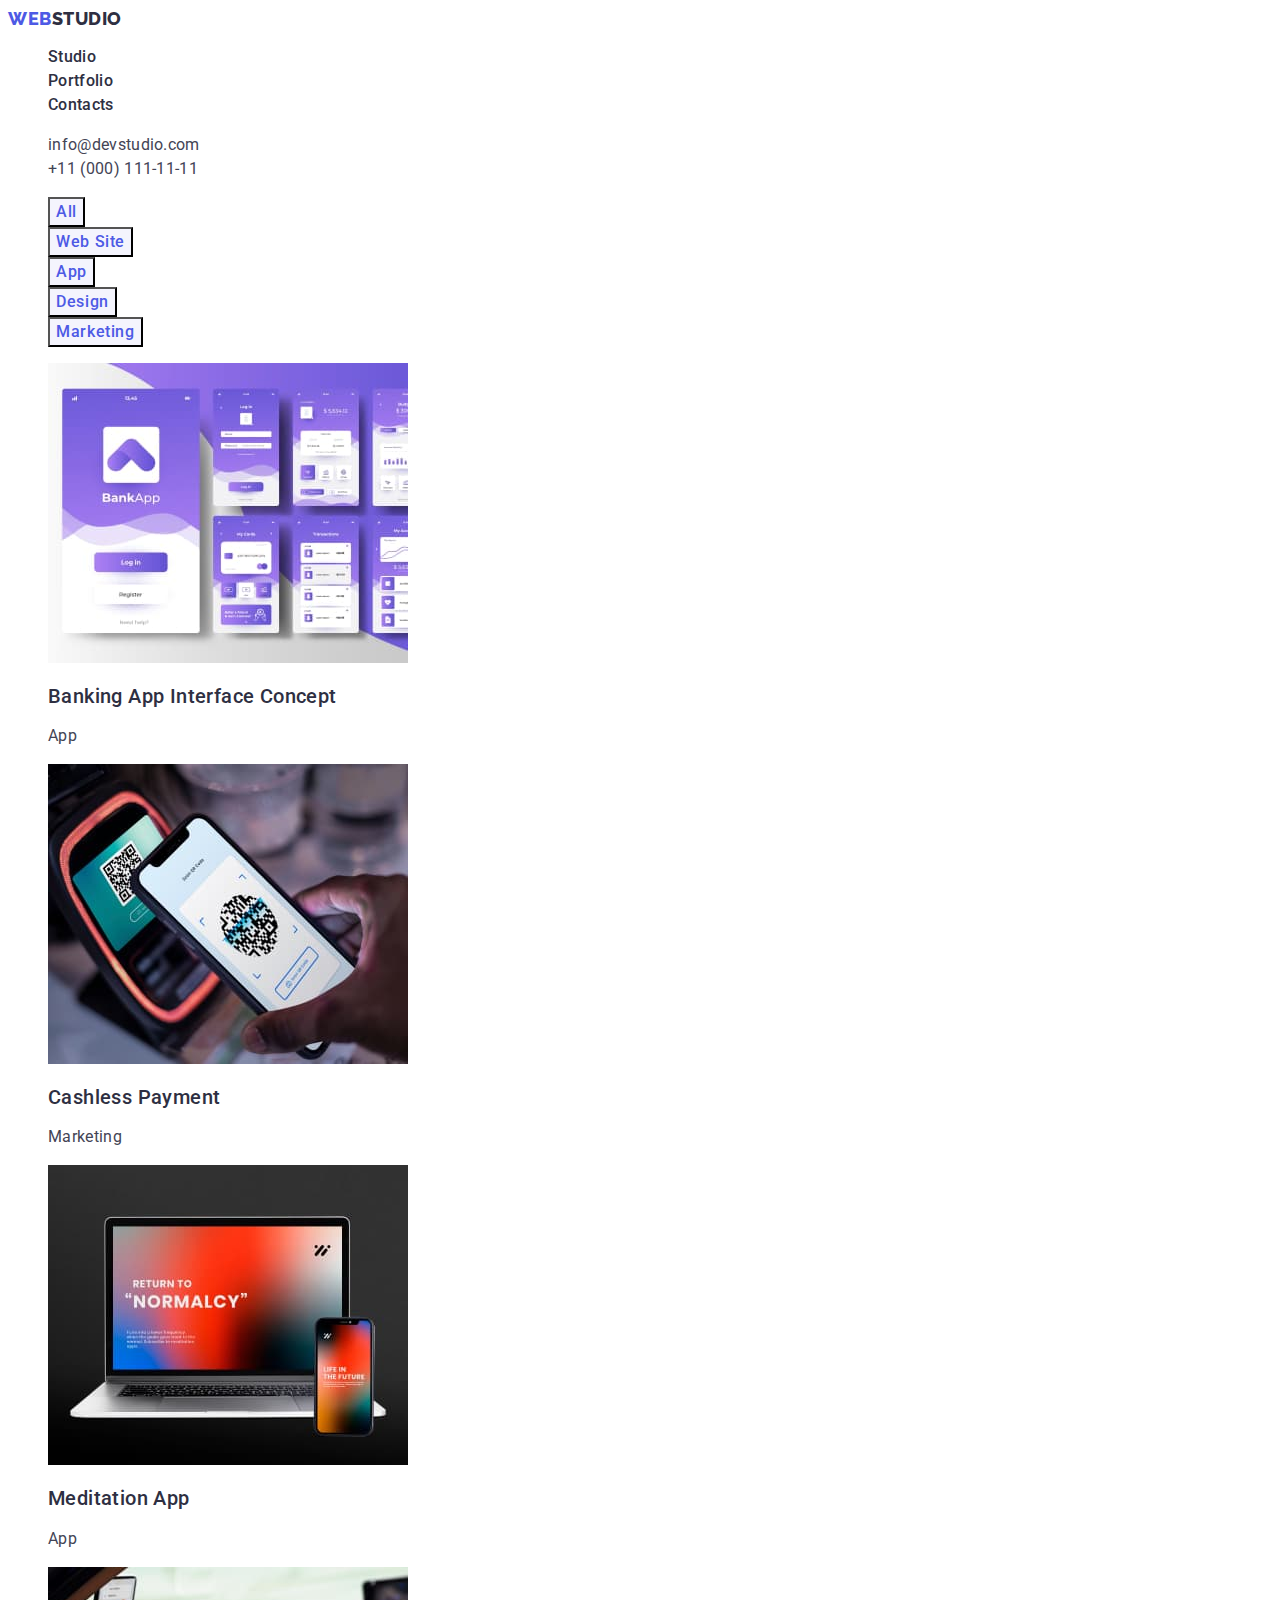
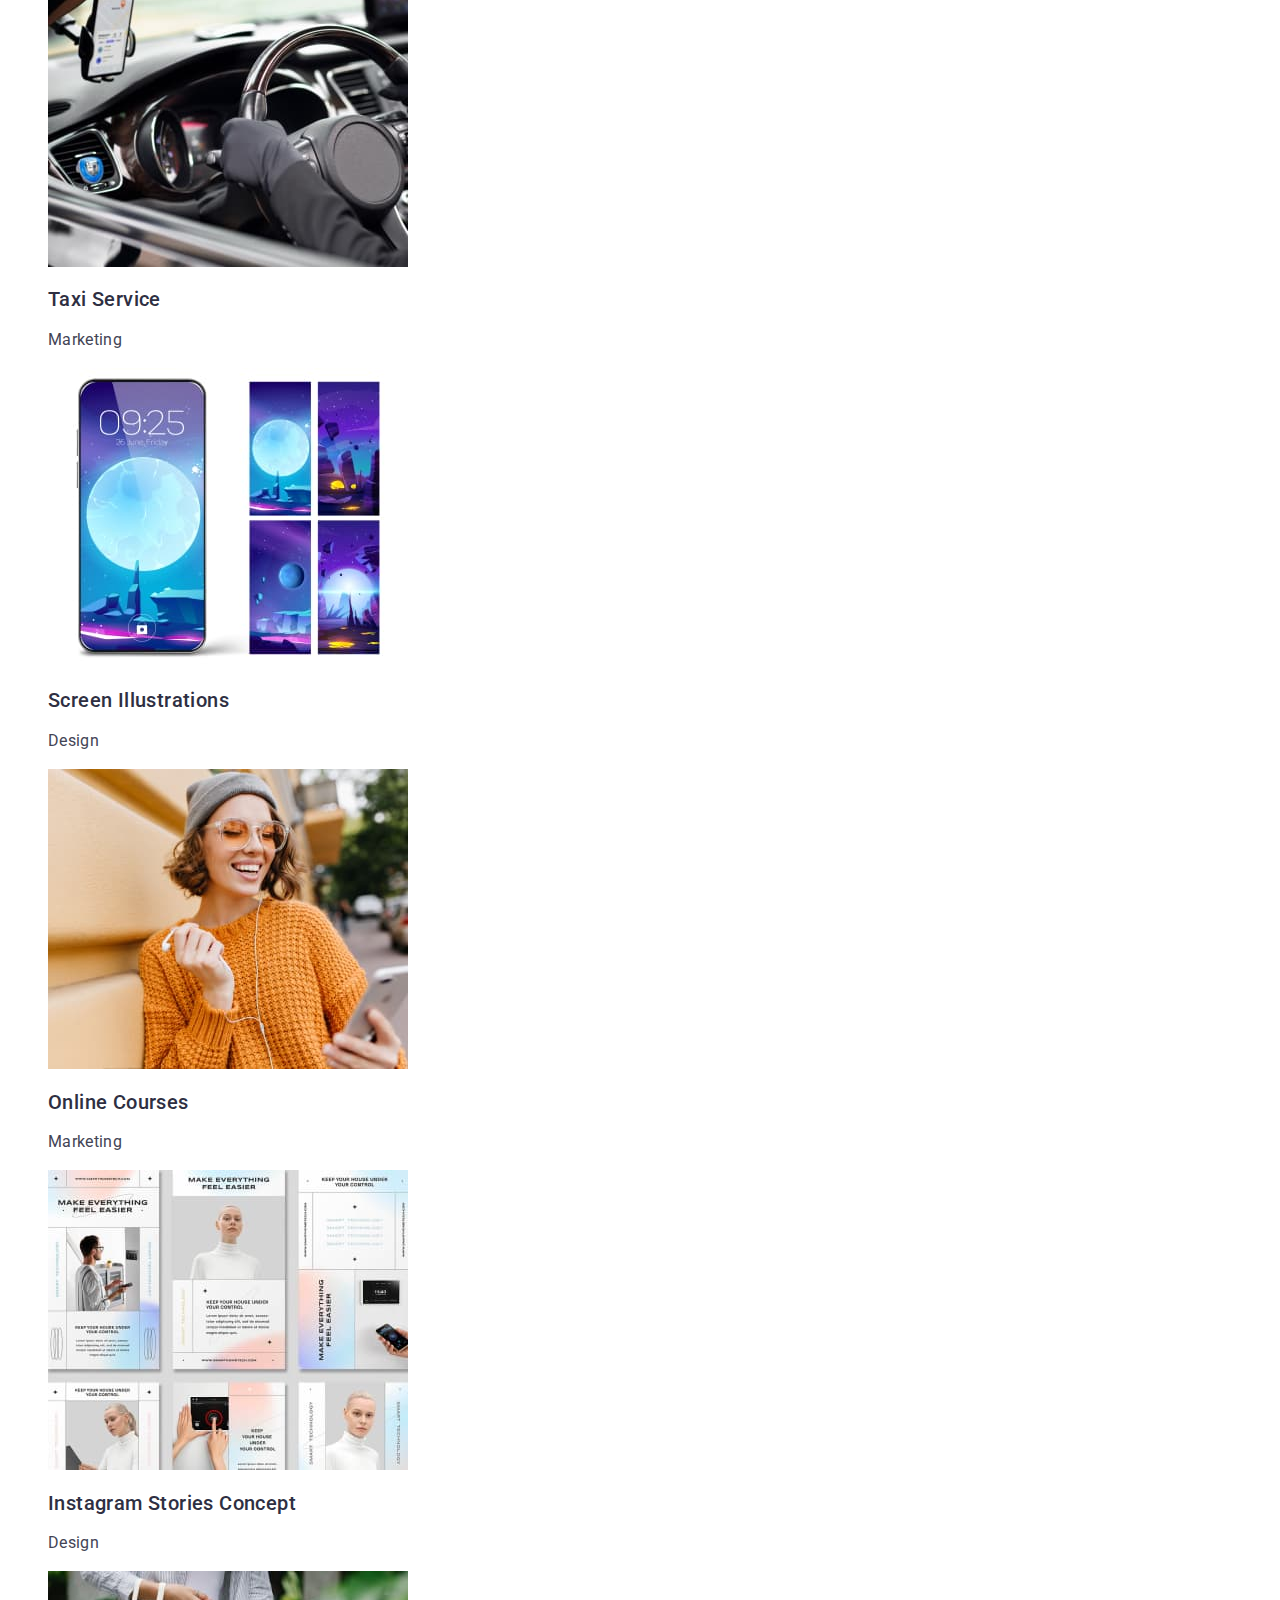
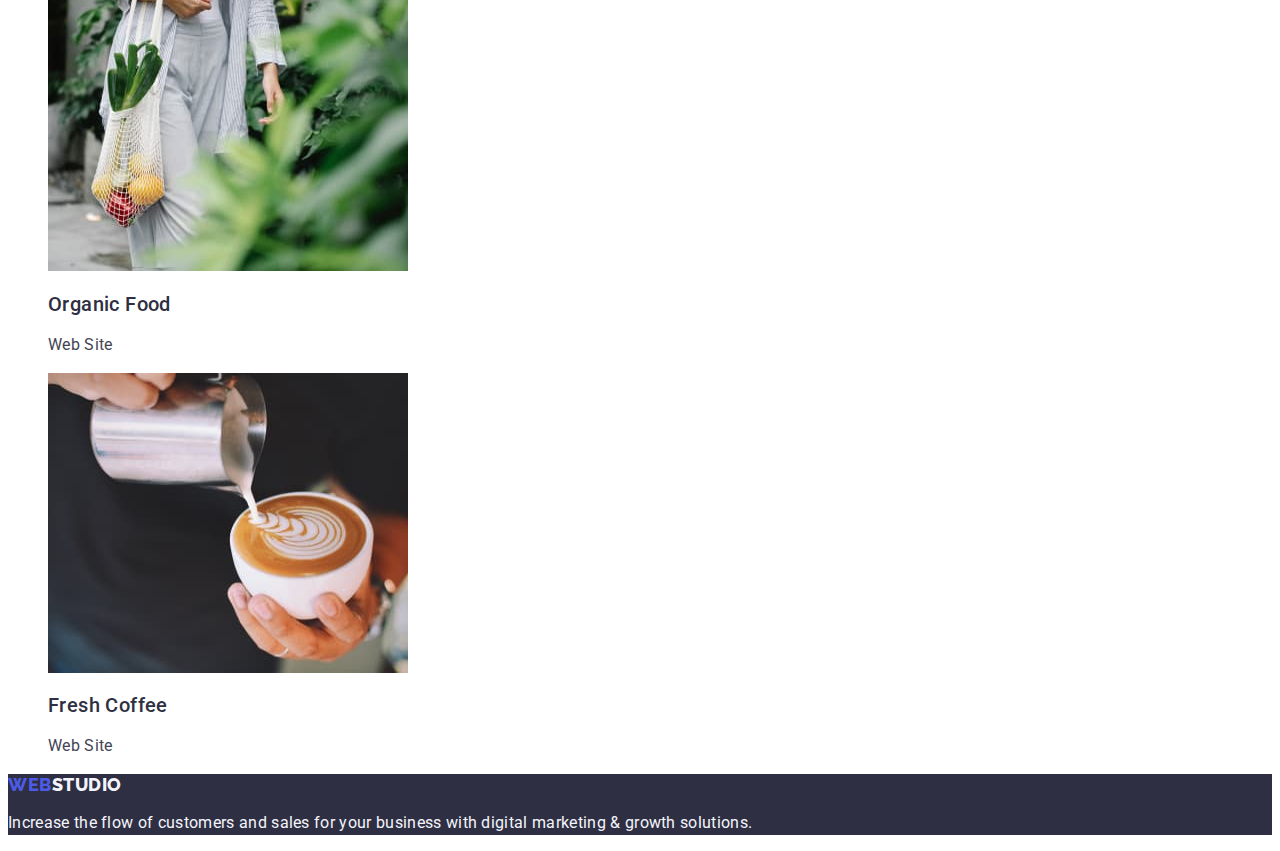
==== portfolio.html @ 7767f5d4 "Initial commit" ====
<!DOCTYPE html>
<html lang="en">
  <head>
    <meta charset="UTF-8" />
    <meta http-equiv="X-UA-Compatible" content="IE=edge" />
    <meta name="viewport" content="width=device-width, initial-scale=1.0" />
    <title>Portfolio</title>
    <link rel="preconnect" href="https://fonts.googleapis.com" />
    <link rel="preconnect" href="https://fonts.gstatic.com" crossorigin />
    <link
      href="https://fonts.googleapis.com/css2?family=Raleway:wght@800&family=Roboto:wght@400;500;700;900&display=swap"
      rel="stylesheet"
    />
    <link rel="stylesheet" href="./css/styles.css" />
  </head>
  <body>
    <!-- Header -->
    <header class="header">
      <nav class="header-nav">
        <a class="link logo-link" href="./index.html"
          >Web<span class="logo-text">Studio</span></a
        >
        <ul class="list header-list">
          <li class="header-item">
            <a class="link header-item-link" href="./index.html">Studio</a>
          </li>
          <li class="header-item">
            <a class="link header-item-link" href="./portfolio.html"
              >Portfolio</a
            >
          </li>
          <li class="header-item">
            <a class="link header-item-link" href="">Contacts</a>
          </li>
        </ul>
      </nav>
      <address class="header-adress">
        <ul class="list header-adress-list">
          <li class="header-adress-item">
            <a class="link header-adress-link" href="mailto:info@devstudio.com"
              >info@devstudio.com</a
            >
          </li>
          <li class="header-adress-item">
            <a class="link header-adress-link" href="tel:+110001111111"
              >+11 (000) 111-11-11</a
            >
          </li>
        </ul>
      </address>
    </header>

    <!-- Main -->
    <main>
      <section class="portfolio">
        <h1 class="portfolio-title" hidden>Portfolio</h1>

        <!-- Buttons menu -->
        <ul class="list buttons-list">
          <li class="buttons-item">
            <button class="buttons-item-btn" type="button">All</button>
          </li>
          <li class="buttons-item">
            <button class="buttons-item-btn" type="button">Web Site</button>
          </li>
          <li class="buttons-item">
            <button class="buttons-item-btn" type="button">App</button>
          </li>
          <li class="buttons-item">
            <button class="buttons-item-btn" type="button">Design</button>
          </li>
          <li class="buttons-item">
            <button class="buttons-item-btn" type="button">Marketing</button>
          </li>
        </ul>

        <!-- Cards -->

        <ul class="list portfolio-list">
          <li class="portfolio-item">
            <a class="portfolio-link link" href="">
              <img
                class="portfolio-img"
                src="./images/portfolio1.jpg"
                alt="App Banking App Interface Concept"
                width="360"
                height="300"
              />
              <h2 class="portfolio-img-title sub-title">
                Banking App Interface Concept
              </h2>
              <p class="portfolio-img-text sub-text">App</p>
            </a>
          </li>
          <li class="portfolio-item">
            <a class="portfolio-link link" href="">
              <img
                class="portfolio-img"
                src="./images/portfolio2.jpg"
                alt="Cashless Payment"
                width="360"
                height="300"
              />
              <h2 class="portfolio-img-title sub-title">Cashless Payment</h2>
              <p class="portfolio-img-text sub-text">Marketing</p>
            </a>
          </li>
          <li class="portfolio-item">
            <a class="portfolio-link link" href="">
              <img
                class="portfolio-img"
                src="./images/portfolio3.jpg"
                alt="App Meditation App"
                width="360"
                height="300"
              />
              <h2 class="portfolio-img-title sub-title">Meditation App</h2>
              <p class="portfolio-img-text sub-text">App</p>
            </a>
          </li>
          <li class="portfolio-item">
            <a class="portfolio-link link" href="">
              <img
                class="portfolio-img"
                src="./images/portfolio4.jpg"
                alt="Taxi Service"
                width="360"
                height="300"
              />
              <h2 class="portfolio-img-title sub-title">Taxi Service</h2>
              <p class="portfolio-img-text sub-text">Marketing</p>
            </a>
          </li>
          <li class="portfolio-item">
            <a class="portfolio-link link" href="">
              <img
                class="portfolio-img"
                src="./images/portfolio5.jpg"
                alt="Screen Illustrations"
                width="360"
                height="300"
              />
              <h2 class="portfolio-img-title sub-title">
                Screen Illustrations
              </h2>
              <p class="portfolio-img-text sub-text">Design</p>
            </a>
          </li>
          <li class="portfolio-item">
            <a class="portfolio-link link" href="">
              <img
                class="portfolio-img"
                src="./images/portfolio6.jpg"
                alt="Online Courses"
                width="360"
                height="300"
              />
              <h2 class="portfolio-img-title sub-title">Online Courses</h2>
              <p class="portfolio-img-text sub-text">Marketing</p>
            </a>
          </li>
          <li class="portfolio-item">
            <a class="portfolio-link link" href="">
              <img
                class="portfolio-img"
                src="./images/portfolio7.jpg"
                alt="Instagram Stories Concept"
                width="360"
                height="300"
              />
              <h2 class="portfolio-img-title sub-title">
                Instagram Stories Concept
              </h2>
              <p class="portfolio-img-text sub-text">Design</p>
            </a>
          </li>
          <li class="portfolio-item">
            <a class="portfolio-link link" href="">
              <img
                class="portfolio-img"
                src="./images/portfolio8.jpg"
                alt="Web Site Organic Food"
                width="360"
                height="300"
              />
              <h2 class="portfolio-img-title sub-title">Organic Food</h2>
              <p class="portfolio-img-text sub-text">Web Site</p>
            </a>
          </li>
          <li class="portfolio-item">
            <a class="portfolio-link link" href="">
              <img
                class="portfolio-img"
                src="./images/portfolio9.jpg"
                alt="Web Site Fresh Coffee"
                width="360"
                height="300"
              />
              <h2 class="portfolio-img-title sub-title">Fresh Coffee</h2>
              <p class="portfolio-img-text sub-text">Web Site</p>
            </a>
          </li>
        </ul>
      </section>
    </main>

    <!-- Footer -->
    <footer class="footer">
      <a class="link logo-link-footer" href="./index.html"
        >Web<span class="logo-text-footer">Studio</span>
      </a>
      <p class="footer-text">
        Increase the flow of customers and sales for your business with digital
        marketing & growth solutions.
      </p>
    </footer>
  </body>
</html>
---- css/styles.css ----
/* variables */
:root {
--title-first: #2E2F42;
--title-secondary: #FFFFFF;
--logo-first:#4D5AE5;
--logo-secondary: #2E2F42;
--logo-third: #F4F4FD;
--text-first: #434455;
--text-secondary: #2E2F42;
--text-third: #F4F4FD;
--btn-first: #FFFFFF;
--btn-secondary: #4D5AE5;
--background-color-first: #FFFFFF;
--background-color-secondary: #2E2F42;
--background-color-third: #F4F4FD;
--background-btn-first: #4D5AE5;
--background-btn-second: #F4F4FD;
--focus-hover: #404BBF;
}

/* global styles */
body{
    font-family: "Roboto", sans-serif;
    color: var(--text-first);
    background-color: var(--background-color-first);
}

.link{
    text-decoration: none;
}
 .list{
    list-style:none;
}

.top-title{
    font-weight: 700;
    font-size: 36px;
    line-height: 1.11;
    letter-spacing: 0.02em;
    text-align: center;
    text-transform: capitalize;
    color: var(--title-first);
}

.sub-title{
    font-weight: 500;
    font-size: 20px;
    line-height: 1.2;
    letter-spacing: 0.02em;
    color: var(--title-first);
}

.sub-text{
    font-weight: 400;
    font-size: 16px;
    line-height: 1.5;
    letter-spacing: 0.02em;
    color: var(--text-first);
}

/* Header */

.logo-link{
    font-family: "Raleway", sans-serif;
    font-weight: 800;
    font-size: 18px;
    line-height: 1.17;
    letter-spacing: 0.03em;
    text-transform: uppercase;
    color: var(--logo-first);
}
.logo-text{
    color: var(--logo-secondary);
}

.header-adress{
    font-style: normal;
}

.header-item{
font-weight: 500;
font-size: 16px;
line-height: 1.5;
letter-spacing: 0.02em;
}

.header-item-link{
    color: var(--text-secondary); 
}

.header-item-link:hover,
.header-item-link:focus{
    color: var(--focus-hover);
}

.header-adress-link{
    font-weight: 400;
    font-size: 16px;
    line-height: 1.5;
    letter-spacing: 0.02em;
    color: var(--text-first);
}

.header-adress-link:hover,
.header-adress-link:focus{
    color: var(--focus-hover);
}
/* Footer */
.footer{
    background-color: var(--background-color-secondary);
}

.logo-link-footer{
    font-family: "Raleway", sans-serif;
    font-weight: 800;
    font-size: 18px;
    line-height: 1.17;
    letter-spacing: 0.03em;
    text-transform: uppercase;
    color: var(--logo-first);
}
.footer-text{
    font-weight: 400;
    font-size: 16px;
    line-height: 1.5;
    letter-spacing: 0.02em;
    color: var(--text-third);
}

.logo-text-footer{
    color: var(--logo-third);
}


/* Index Main */

/* Hero */

.hero{
    background-color: var(--background-color-secondary);
}

.hero-title{
    text-align: center;
    font-size: 56px;
    line-height: 1.07;
    letter-spacing: 0.02em;
    color: var(--title-secondary);
}

.hero-button{
    font-family: "Roboto", sans-serif;
    font-weight: 500;
    font-size: 16px;
    line-height: 1.5;
    letter-spacing: 0.04em;
    color: var(--btn-first);
    background-color: var(--background-btn-first);
    cursor: pointer;
}
.hero-button:hover,
.hero-button:focus{
    background-color: var(--focus-hover);
}

/* Advantages */

/* .advantages-item-title{
} */

/* .advantages-item-text{
} */

/* Activity */

/* .activity-title{
} */

/* Team */

.team{
    background-color: var(--background-color-third);
}
.team-item{
    background-color: var(--background-color-first);
}
/* .team-title{

} */

.team-item-title{
    text-align: center;
}

.team-item-text{
    text-align: center;
}

/* Portfolio Main */

/* Buttons menu */

.buttons-item-btn{
font-family: "Roboto", sans-serif;
font-weight: 500;
font-size: 16px;
line-height: 1.5;
letter-spacing: 0.04em;
color: var(--btn-secondary);
background-color: var(--background-btn-second);
}

.buttons-item-btn{
    cursor: pointer;
}

.buttons-item-btn:hover,
.buttons-item-btn:focus{
    background-color: var(--focus-hover);
    color: var(--btn-first);
}

/* Cards */

/* .portfolio-img-title{
} */

/* .portfolio-img-text{
} */
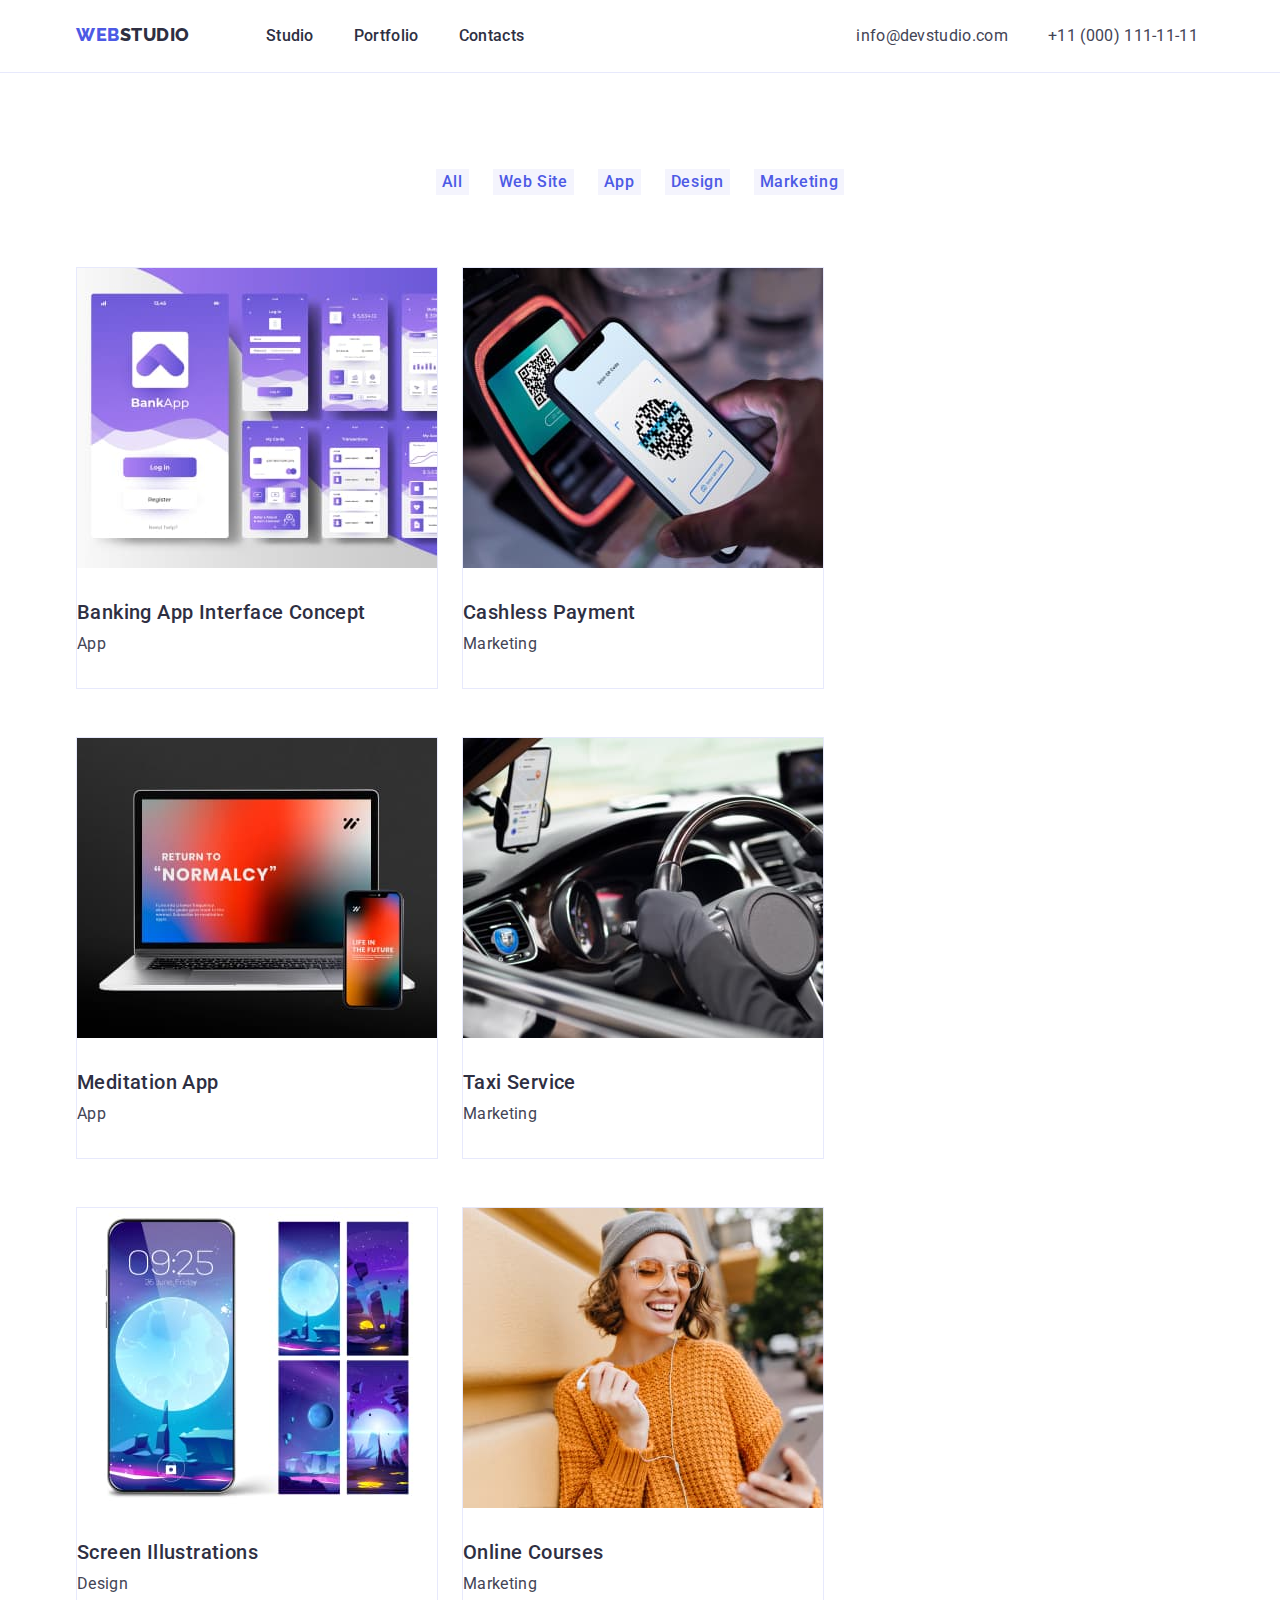
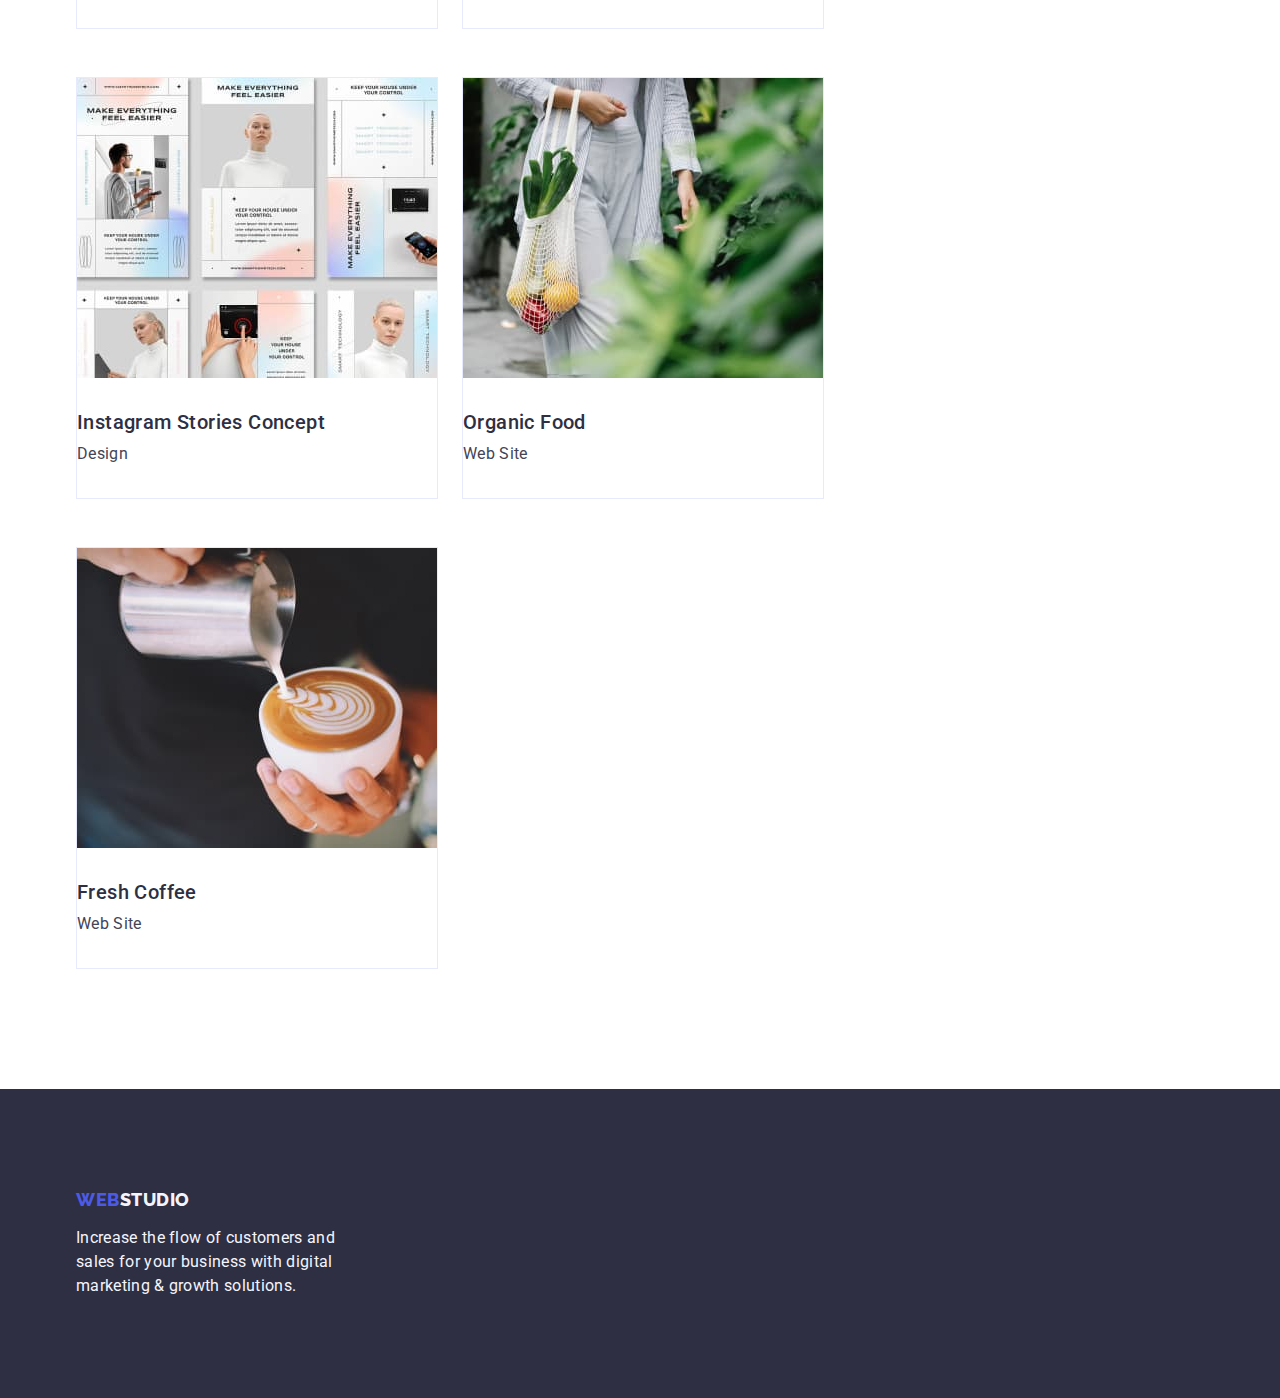
==== commit ae9bdfc8: "add flex" ====
--- a/portfolio.html
+++ b/portfolio.html
@@ -11,48 +11,57 @@
       href="https://fonts.googleapis.com/css2?family=Raleway:wght@800&family=Roboto:wght@400;500;700;900&display=swap"
       rel="stylesheet"
     />
+    <link
+      rel="stylesheet"
+      href="https://cdnjs.cloudflare.com/ajax/libs/modern-normalize/1.1.0/modern-normalize.min.css"
+    />
     <link rel="stylesheet" href="./css/styles.css" />
   </head>
   <body>
     <!-- Header -->
     <header class="header">
-      <nav class="header-nav">
-        <a class="link logo-link" href="./index.html"
-          >Web<span class="logo-text">Studio</span></a
-        >
-        <ul class="list header-list">
-          <li class="header-item">
-            <a class="link header-item-link" href="./index.html">Studio</a>
-          </li>
-          <li class="header-item">
-            <a class="link header-item-link" href="./portfolio.html"
-              >Portfolio</a
-            >
-          </li>
-          <li class="header-item">
-            <a class="link header-item-link" href="">Contacts</a>
-          </li>
-        </ul>
-      </nav>
-      <address class="header-adress">
-        <ul class="list header-adress-list">
-          <li class="header-adress-item">
-            <a class="link header-adress-link" href="mailto:info@devstudio.com"
-              >info@devstudio.com</a
-            >
-          </li>
-          <li class="header-adress-item">
-            <a class="link header-adress-link" href="tel:+110001111111"
-              >+11 (000) 111-11-11</a
-            >
-          </li>
-        </ul>
-      </address>
+      <div class="container header-container">
+        <nav class="header-nav">
+          <a class="link logo-link" href="./index.html"
+            >Web<span class="logo-text">Studio</span></a
+          >
+          <ul class="list header-list">
+            <li class="header-item">
+              <a class="link header-item-link" href="./index.html">Studio</a>
+            </li>
+            <li class="header-item">
+              <a class="link header-item-link" href="./portfolio.html"
+                >Portfolio</a
+              >
+            </li>
+            <li class="header-item">
+              <a class="link header-item-link" href="">Contacts</a>
+            </li>
+          </ul>
+        </nav>
+        <address class="header-adress">
+          <ul class="list header-adress-list">
+            <li class="header-adress-item">
+              <a
+                class="link header-adress-link"
+                href="mailto:info@devstudio.com"
+                >info@devstudio.com</a
+              >
+            </li>
+            <li class="header-adress-item">
+              <a class="link header-adress-link" href="tel:+110001111111"
+                >+11 (000) 111-11-11</a
+              >
+            </li>
+          </ul>
+        </address>
+      </div>
     </header>
 
     <!-- Main -->
     <main>
       <section class="portfolio">
+        <div class="container">
         <h1 class="portfolio-title" hidden>Portfolio</h1>
 
         <!-- Buttons menu -->
@@ -202,17 +211,20 @@
           </li>
         </ul>
       </section>
+      </div>
     </main>
 
     <!-- Footer -->
     <footer class="footer">
-      <a class="link logo-link-footer" href="./index.html"
-        >Web<span class="logo-text-footer">Studio</span>
-      </a>
-      <p class="footer-text">
-        Increase the flow of customers and sales for your business with digital
-        marketing & growth solutions.
-      </p>
+      <div class="container">
+        <a class="link logo-link-footer" href="./index.html"
+          >Web<span class="logo-text-footer">Studio</span>
+        </a>
+        <p class="footer-text">
+          Increase the flow of customers and sales for your business with
+          digital marketing & growth solutions.
+        </p>
+      </div>
     </footer>
   </body>
 </html>
--- a/css/styles.css
+++ b/css/styles.css
@@ -19,17 +19,41 @@
 }
 
 /* global styles */
+h1,
+h2,
+h3,
+p{
+margin-top: 0;
+margin-bottom: 0;
+}
+
+img{
+    display: block;
+ }
+
 body{
     font-family: "Roboto", sans-serif;
     color: var(--text-first);
     background-color: var(--background-color-first);
 }
 
+button{
+    border:none;
+}
+
+.container{
+width: 1158px;
+padding: 0 15px;
+margin: 0 auto;
+}
+
 .link{
     text-decoration: none;
 }
  .list{
     list-style:none;
+    padding: 0;
+    margin: 0;
 }
 
 .top-title{
@@ -59,6 +83,23 @@
 }
 
 /* Header */
+.header{
+    padding-top: 24px;
+    padding-bottom: 24px;
+    border-bottom: 1px solid #E7E9FC;
+}
+.header-container{
+    display: flex;
+}
+
+.header-nav{
+    display: flex;
+}
+
+.header-list{
+    display: flex;
+    gap: 0 40px;
+}
 
 .logo-link{
     font-family: "Raleway", sans-serif;
@@ -68,6 +109,7 @@
     letter-spacing: 0.03em;
     text-transform: uppercase;
     color: var(--logo-first);
+    margin-right: 76px;
 }
 .logo-text{
     color: var(--logo-secondary);
@@ -86,6 +128,7 @@
 
 .header-item-link{
     color: var(--text-secondary); 
+
 }
 
 .header-item-link:hover,
@@ -93,6 +136,12 @@
     color: var(--focus-hover);
 }
 
+.header-adress-list{
+    display: flex;
+    gap: 0 40px;
+    margin-left: 332px;
+}
+
 .header-adress-link{
     font-weight: 400;
     font-size: 16px;
@@ -100,6 +149,7 @@
     letter-spacing: 0.02em;
     color: var(--text-first);
 }
+
 
 .header-adress-link:hover,
 .header-adress-link:focus{
@@ -108,6 +158,8 @@
 /* Footer */
 .footer{
     background-color: var(--background-color-secondary);
+    padding-top: 100px;
+    padding-bottom: 100px;
 }
 
 .logo-link-footer{
@@ -118,13 +170,17 @@
     letter-spacing: 0.03em;
     text-transform: uppercase;
     color: var(--logo-first);
+    
 }
 .footer-text{
+    display: block;
     font-weight: 400;
     font-size: 16px;
     line-height: 1.5;
     letter-spacing: 0.02em;
     color: var(--text-third);
+    width: 264px;
+    margin-top: 16px;
 }
 
 .logo-text-footer{
@@ -138,17 +194,23 @@
 
 .hero{
     background-color: var(--background-color-secondary);
+    padding-top: 188px;
+    padding-bottom: 188px;
 }
 
 .hero-title{
+    display: block;
+    width: 496px;
     text-align: center;
     font-size: 56px;
     line-height: 1.07;
     letter-spacing: 0.02em;
     color: var(--title-secondary);
+    margin: 0 auto 50px;
 }
 
 .hero-button{
+    display: block;
     font-family: "Roboto", sans-serif;
     font-weight: 500;
     font-size: 16px;
@@ -157,7 +219,12 @@
     color: var(--btn-first);
     background-color: var(--background-btn-first);
     cursor: pointer;
-}
+    box-shadow: 0px 4px 4px rgba(0, 0, 0, 0.15);
+    border-radius: 4px;
+    padding: 16px 32px;
+    margin: 0 auto;
+}
+
 .hero-button:hover,
 .hero-button:focus{
     background-color: var(--focus-hover);
@@ -165,31 +232,75 @@
 
 /* Advantages */
 
-/* .advantages-item-title{
-} */
-
-/* .advantages-item-text{
-} */
+.advantages{
+    padding-top: 120px;
+    padding-bottom: 120px;
+}
+.advantages-item-title{
+    margin-bottom: 8px;
+}
+.advantages-list{
+    display: flex;
+    gap: 0 24px;
+}
+.advantages-item{
+width: 264px;
+}
+
+.advantages-item-text{
+}
 
 /* Activity */
 
-/* .activity-title{
-} */
+.activity{
+    padding-top: 120px;
+    padding-bottom: 120px;
+}
+
+.activity-title{
+    margin-bottom: 72px;
+}
+
+.activity-list{
+    display: flex;
+    gap: 0 24px;
+}
+
 
 /* Team */
 
 .team{
     background-color: var(--background-color-third);
-}
+    padding-top: 120px;
+    padding-bottom: 120px;
+}
+
+.team-title{
+margin-bottom: 72px;
+}
+
+.team-list{
+    display: flex;
+    gap: 0 24px;
+}
+
 .team-item{
     background-color: var(--background-color-first);
-}
-/* .team-title{
-
-} */
+    box-shadow: 
+    0px 1px 6px rgba(46, 47, 66, 0.08), 
+    0px 1px 1px rgba(46, 47, 66, 0.16), 
+    0px 2px 1px rgba(46, 47, 66, 0.08);
+    border-radius: 0px 0px 4px 4px;
+    padding-bottom: 32px;
+}
+
+.team-item-img{
+    margin-bottom: 32px;
+}
 
 .team-item-title{
     text-align: center;
+    margin-bottom: 8px;
 }
 
 .team-item-text{
@@ -200,17 +311,28 @@
 
 /* Buttons menu */
 
-.buttons-item-btn{
-font-family: "Roboto", sans-serif;
-font-weight: 500;
-font-size: 16px;
-line-height: 1.5;
-letter-spacing: 0.04em;
-color: var(--btn-secondary);
-background-color: var(--background-btn-second);
-}
-
-.buttons-item-btn{
+.portfolio{
+    padding-top: 96px;
+    padding-bottom: 120px;
+}
+
+.buttons-list{
+    display: flex;
+    justify-content: center;
+    align-items: center;
+    gap: 0 24px;
+    margin-bottom: 72px;
+
+}
+
+.buttons-item-btn{  
+    font-family: "Roboto", sans-serif;
+    font-weight: 500;
+    font-size: 16px;
+    line-height: 1.5;
+    letter-spacing: 0.04em;
+    color: var(--btn-secondary);
+    background-color: var(--background-btn-second);
     cursor: pointer;
 }
 
@@ -222,8 +344,24 @@
 
 /* Cards */
 
-/* .portfolio-img-title{
-} */
-
-/* .portfolio-img-text{
-} */
+.portfolio-list{
+    display: flex;
+    flex-wrap: wrap;
+    gap: 48px 24px;
+}
+
+.portfolio-item{
+    border: 1px solid #E7E9FC;
+}
+
+.portfolio-img{
+margin-bottom: 32px;
+}
+
+.portfolio-img-title{
+    margin-bottom: 8px;
+}
+
+.portfolio-img-text{
+    padding-bottom: 32px;
+}
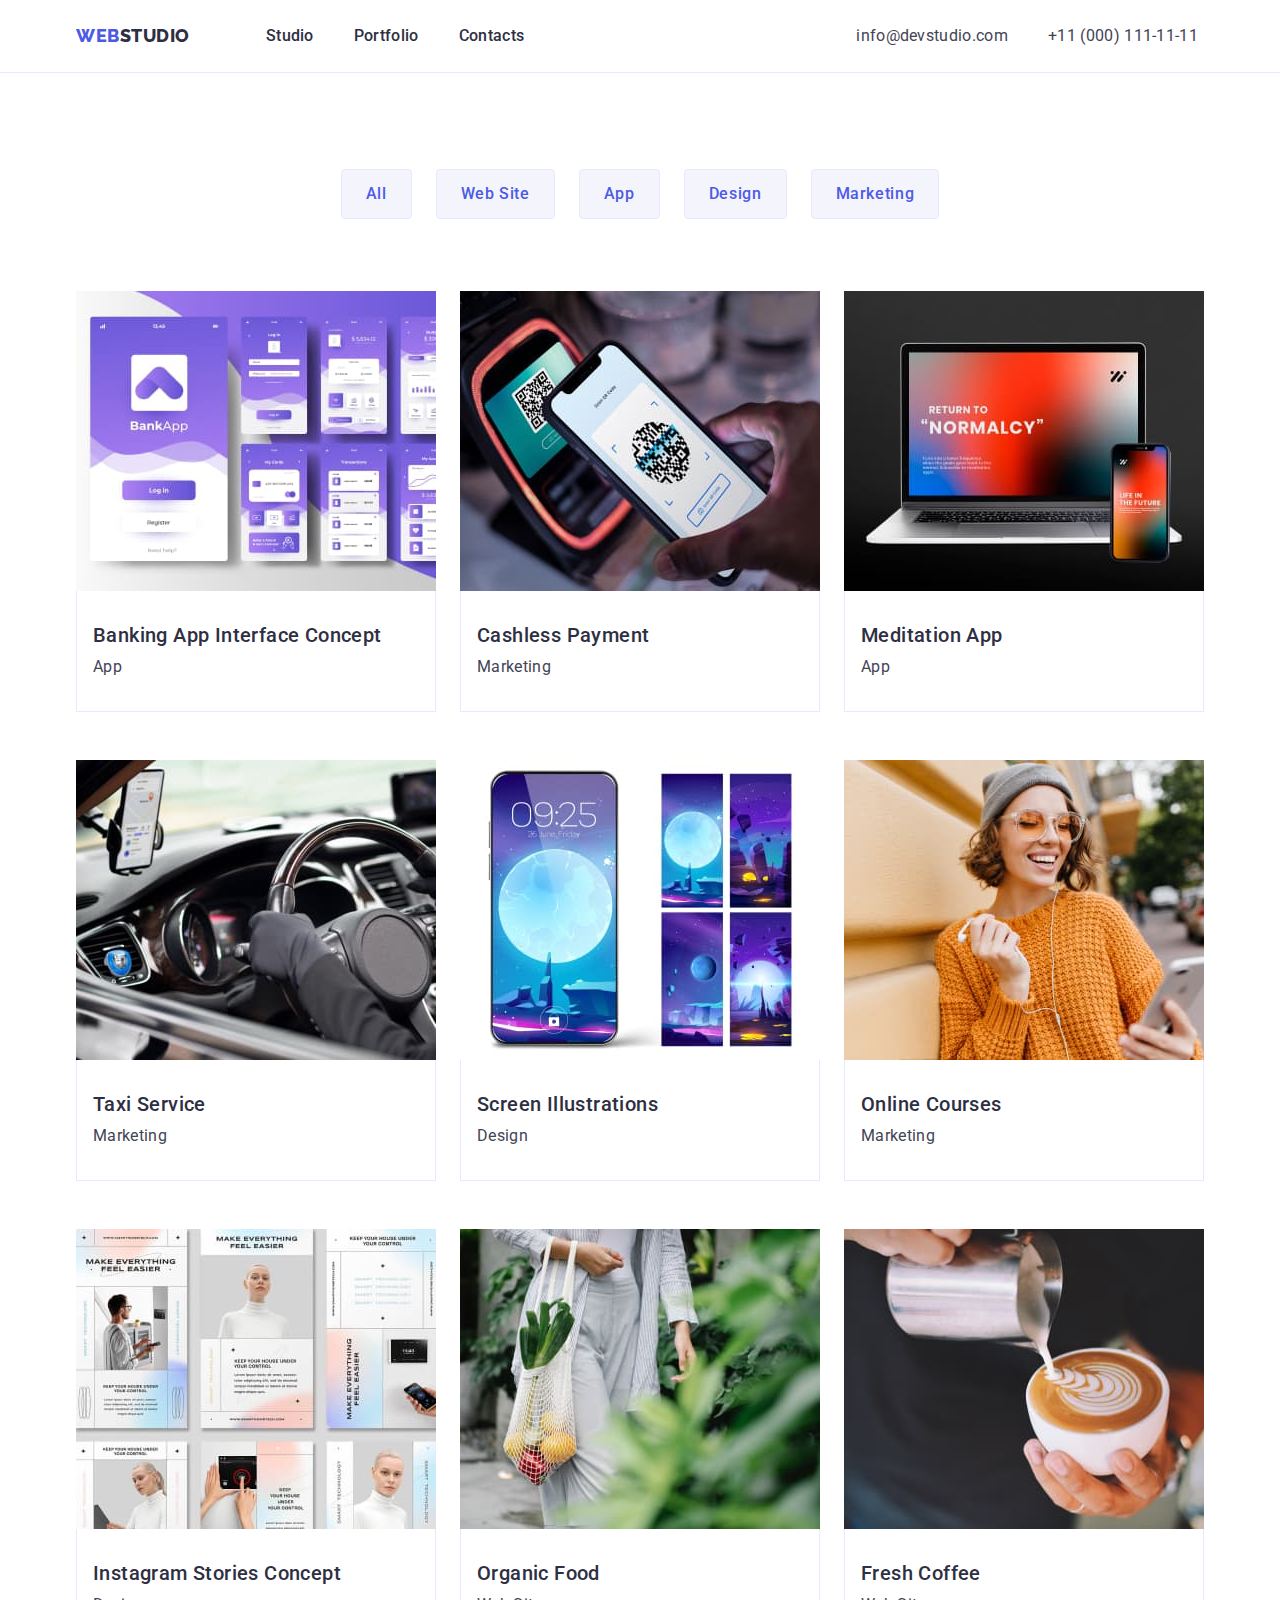
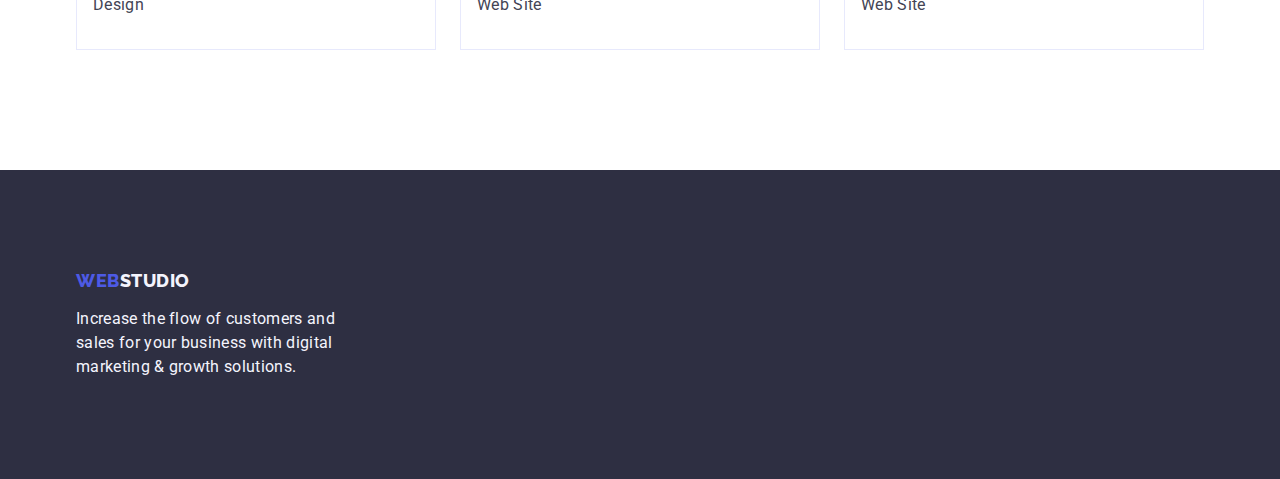
==== commit 9b965e0a: "commit 3" ====
--- a/portfolio.html
+++ b/portfolio.html
@@ -95,10 +95,12 @@
                 width="360"
                 height="300"
               />
+              <div class="portfolio-cards">
               <h2 class="portfolio-img-title sub-title">
                 Banking App Interface Concept
               </h2>
               <p class="portfolio-img-text sub-text">App</p>
+              </div>
             </a>
           </li>
           <li class="portfolio-item">
@@ -110,8 +112,10 @@
                 width="360"
                 height="300"
               />
+              <div class="portfolio-cards">
               <h2 class="portfolio-img-title sub-title">Cashless Payment</h2>
               <p class="portfolio-img-text sub-text">Marketing</p>
+              </div>
             </a>
           </li>
           <li class="portfolio-item">
@@ -123,8 +127,10 @@
                 width="360"
                 height="300"
               />
+              <div class="portfolio-cards">
               <h2 class="portfolio-img-title sub-title">Meditation App</h2>
               <p class="portfolio-img-text sub-text">App</p>
+              </div>
             </a>
           </li>
           <li class="portfolio-item">
@@ -136,8 +142,10 @@
                 width="360"
                 height="300"
               />
+              <div class="portfolio-cards">
               <h2 class="portfolio-img-title sub-title">Taxi Service</h2>
               <p class="portfolio-img-text sub-text">Marketing</p>
+              </div>
             </a>
           </li>
           <li class="portfolio-item">
@@ -149,10 +157,12 @@
                 width="360"
                 height="300"
               />
+              <div class="portfolio-cards">
               <h2 class="portfolio-img-title sub-title">
                 Screen Illustrations
               </h2>
               <p class="portfolio-img-text sub-text">Design</p>
+              </div>
             </a>
           </li>
           <li class="portfolio-item">
@@ -164,8 +174,10 @@
                 width="360"
                 height="300"
               />
+              <div class="portfolio-cards">
               <h2 class="portfolio-img-title sub-title">Online Courses</h2>
               <p class="portfolio-img-text sub-text">Marketing</p>
+              </div>
             </a>
           </li>
           <li class="portfolio-item">
@@ -177,10 +189,12 @@
                 width="360"
                 height="300"
               />
+              <div class="portfolio-cards">
               <h2 class="portfolio-img-title sub-title">
                 Instagram Stories Concept
               </h2>
               <p class="portfolio-img-text sub-text">Design</p>
+              </div>
             </a>
           </li>
           <li class="portfolio-item">
@@ -192,8 +206,10 @@
                 width="360"
                 height="300"
               />
+              <div class="portfolio-cards">
               <h2 class="portfolio-img-title sub-title">Organic Food</h2>
               <p class="portfolio-img-text sub-text">Web Site</p>
+              </div>
             </a>
           </li>
           <li class="portfolio-item">
@@ -205,8 +221,10 @@
                 width="360"
                 height="300"
               />
+              <div class="portfolio-cards">
               <h2 class="portfolio-img-title sub-title">Fresh Coffee</h2>
               <p class="portfolio-img-text sub-text">Web Site</p>
+              </div>
             </a>
           </li>
         </ul>
--- a/css/styles.css
+++ b/css/styles.css
@@ -16,6 +16,7 @@
 --background-btn-first: #4D5AE5;
 --background-btn-second: #F4F4FD;
 --focus-hover: #404BBF;
+--border: #e7e9fc;
 }
 
 /* global styles */
@@ -84,9 +85,8 @@
 
 /* Header */
 .header{
-    padding-top: 24px;
-    padding-bottom: 24px;
-    border-bottom: 1px solid #E7E9FC;
+    padding: 24px 0;
+    border-bottom: 1px solid var(--border);
 }
 .header-container{
     display: flex;
@@ -94,11 +94,12 @@
 
 .header-nav{
     display: flex;
+    align-items: center;
 }
 
 .header-list{
     display: flex;
-    gap: 0 40px;
+    gap: 40px;
 }
 
 .logo-link{
@@ -138,7 +139,7 @@
 
 .header-adress-list{
     display: flex;
-    gap: 0 40px;
+    gap: 40px;
     margin-left: 332px;
 }
 
@@ -163,6 +164,7 @@
 }
 
 .logo-link-footer{
+    display: inline-block;
     font-family: "Raleway", sans-serif;
     font-weight: 800;
     font-size: 18px;
@@ -170,6 +172,7 @@
     letter-spacing: 0.03em;
     text-transform: uppercase;
     color: var(--logo-first);
+    margin-bottom: 16px;
     
 }
 .footer-text{
@@ -180,7 +183,6 @@
     letter-spacing: 0.02em;
     color: var(--text-third);
     width: 264px;
-    margin-top: 16px;
 }
 
 .logo-text-footer{
@@ -200,7 +202,7 @@
 
 .hero-title{
     display: block;
-    width: 496px;
+    max-width: 496px;
     text-align: center;
     font-size: 56px;
     line-height: 1.07;
@@ -221,8 +223,9 @@
     cursor: pointer;
     box-shadow: 0px 4px 4px rgba(0, 0, 0, 0.15);
     border-radius: 4px;
-    padding: 16px 32px;
     margin: 0 auto;
+    min-width: 169px;
+    height: 56px;
 }
 
 .hero-button:hover,
@@ -244,10 +247,7 @@
     gap: 0 24px;
 }
 .advantages-item{
-width: 264px;
-}
-
-.advantages-item-text{
+width: calc((100% - 72px) / 4);
 }
 
 /* Activity */
@@ -263,7 +263,7 @@
 
 .activity-list{
     display: flex;
-    gap: 0 24px;
+    gap: 24px;
 }
 
 
@@ -281,7 +281,7 @@
 
 .team-list{
     display: flex;
-    gap: 0 24px;
+    gap: 24px;
 }
 
 .team-item{
@@ -292,10 +292,10 @@
     0px 2px 1px rgba(46, 47, 66, 0.08);
     border-radius: 0px 0px 4px 4px;
     padding-bottom: 32px;
-}
-
-.team-item-img{
-    margin-bottom: 32px;
+    width: calc((100% - 72px) / 4);
+}
+.team-card{
+    padding: 32px 16px;
 }
 
 .team-item-title{
@@ -320,7 +320,7 @@
     display: flex;
     justify-content: center;
     align-items: center;
-    gap: 0 24px;
+    gap: 24px;
     margin-bottom: 72px;
 
 }
@@ -334,12 +334,17 @@
     color: var(--btn-secondary);
     background-color: var(--background-btn-second);
     cursor: pointer;
+    padding: 12px 24px;
+    border: 1px solid var(--border) ;
+    border-radius: 4px;
+
 }
 
 .buttons-item-btn:hover,
 .buttons-item-btn:focus{
     background-color: var(--focus-hover);
     color: var(--btn-first);
+    border: 1px solid transparent;
 }
 
 /* Cards */
@@ -351,17 +356,15 @@
 }
 
 .portfolio-item{
-    border: 1px solid #E7E9FC;
-}
-
-.portfolio-img{
-margin-bottom: 32px;
+    width: calc((100% - 48px) / 3);
+}
+
+.portfolio-cards{
+    padding: 32px 16px;
+    border: 1px solid var(--border);
+    border-top: none;
 }
 
 .portfolio-img-title{
     margin-bottom: 8px;
 }
-
-.portfolio-img-text{
-    padding-bottom: 32px;
-}
